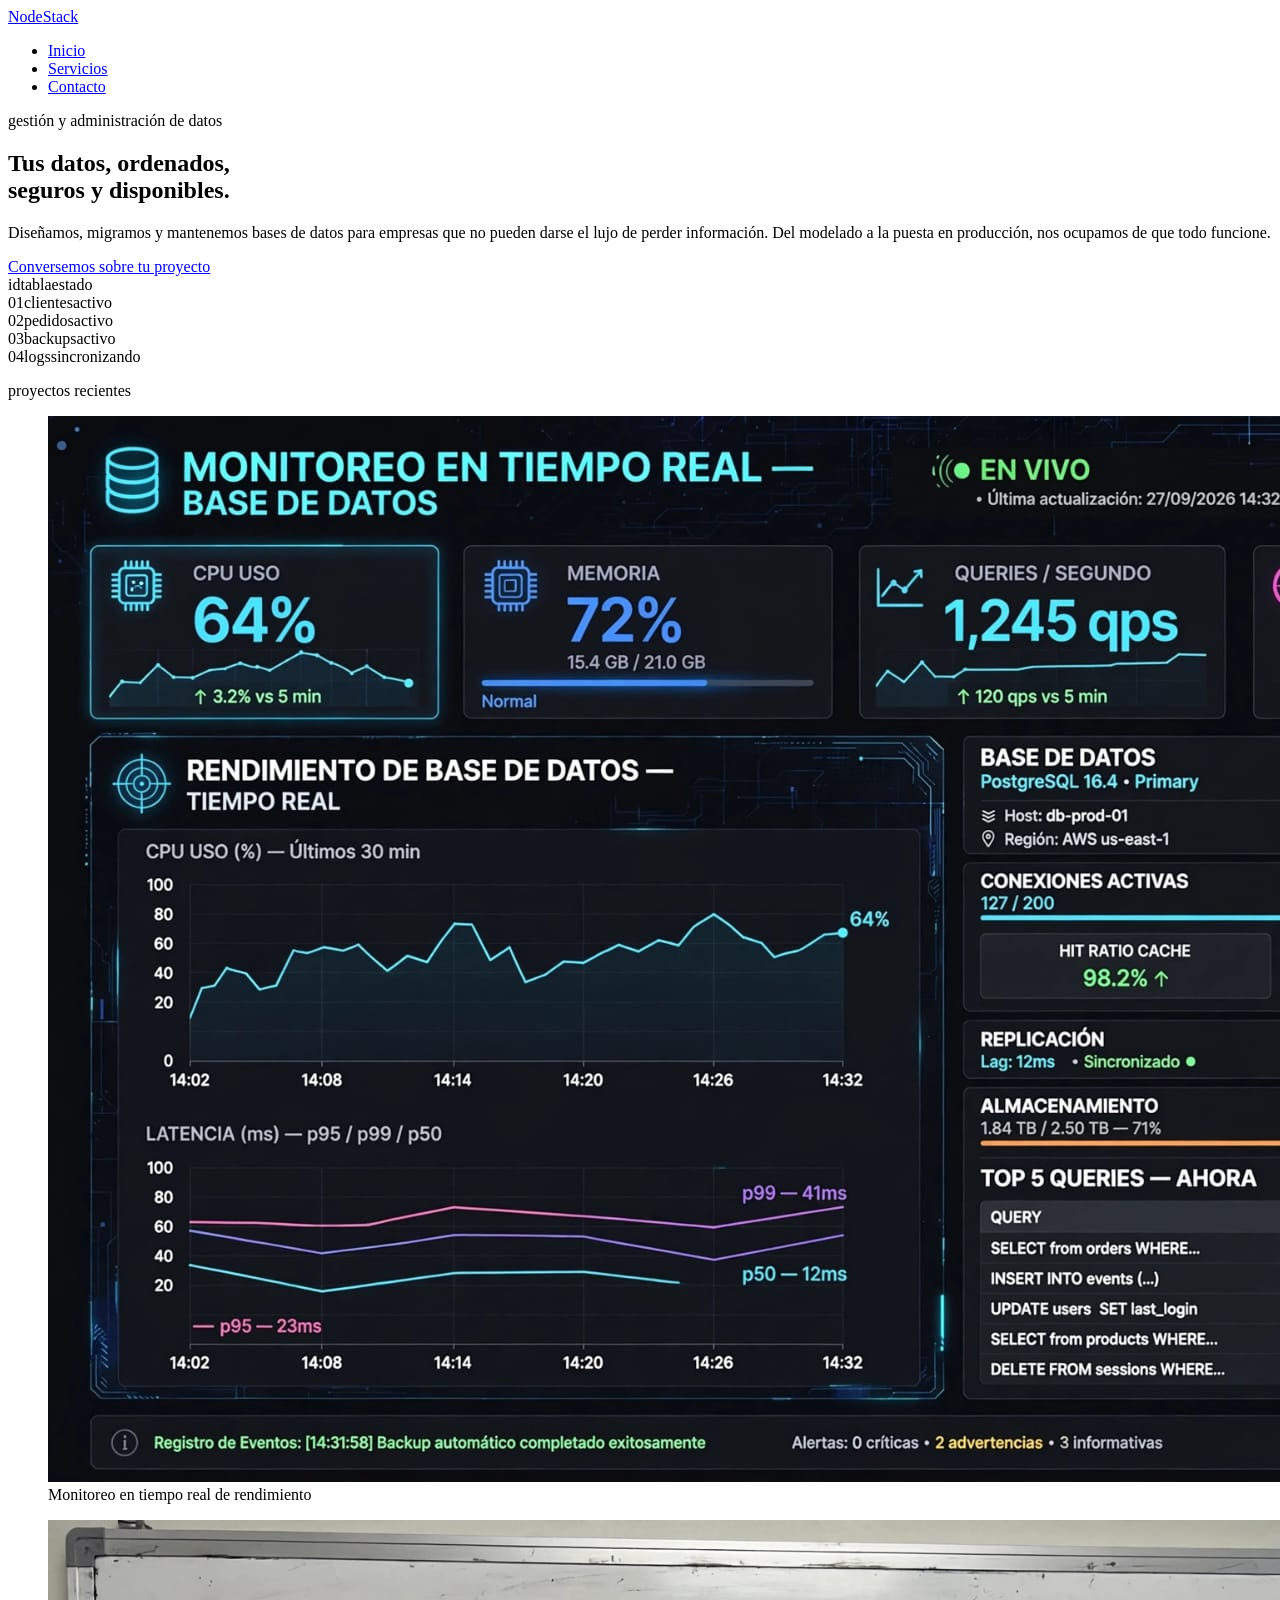
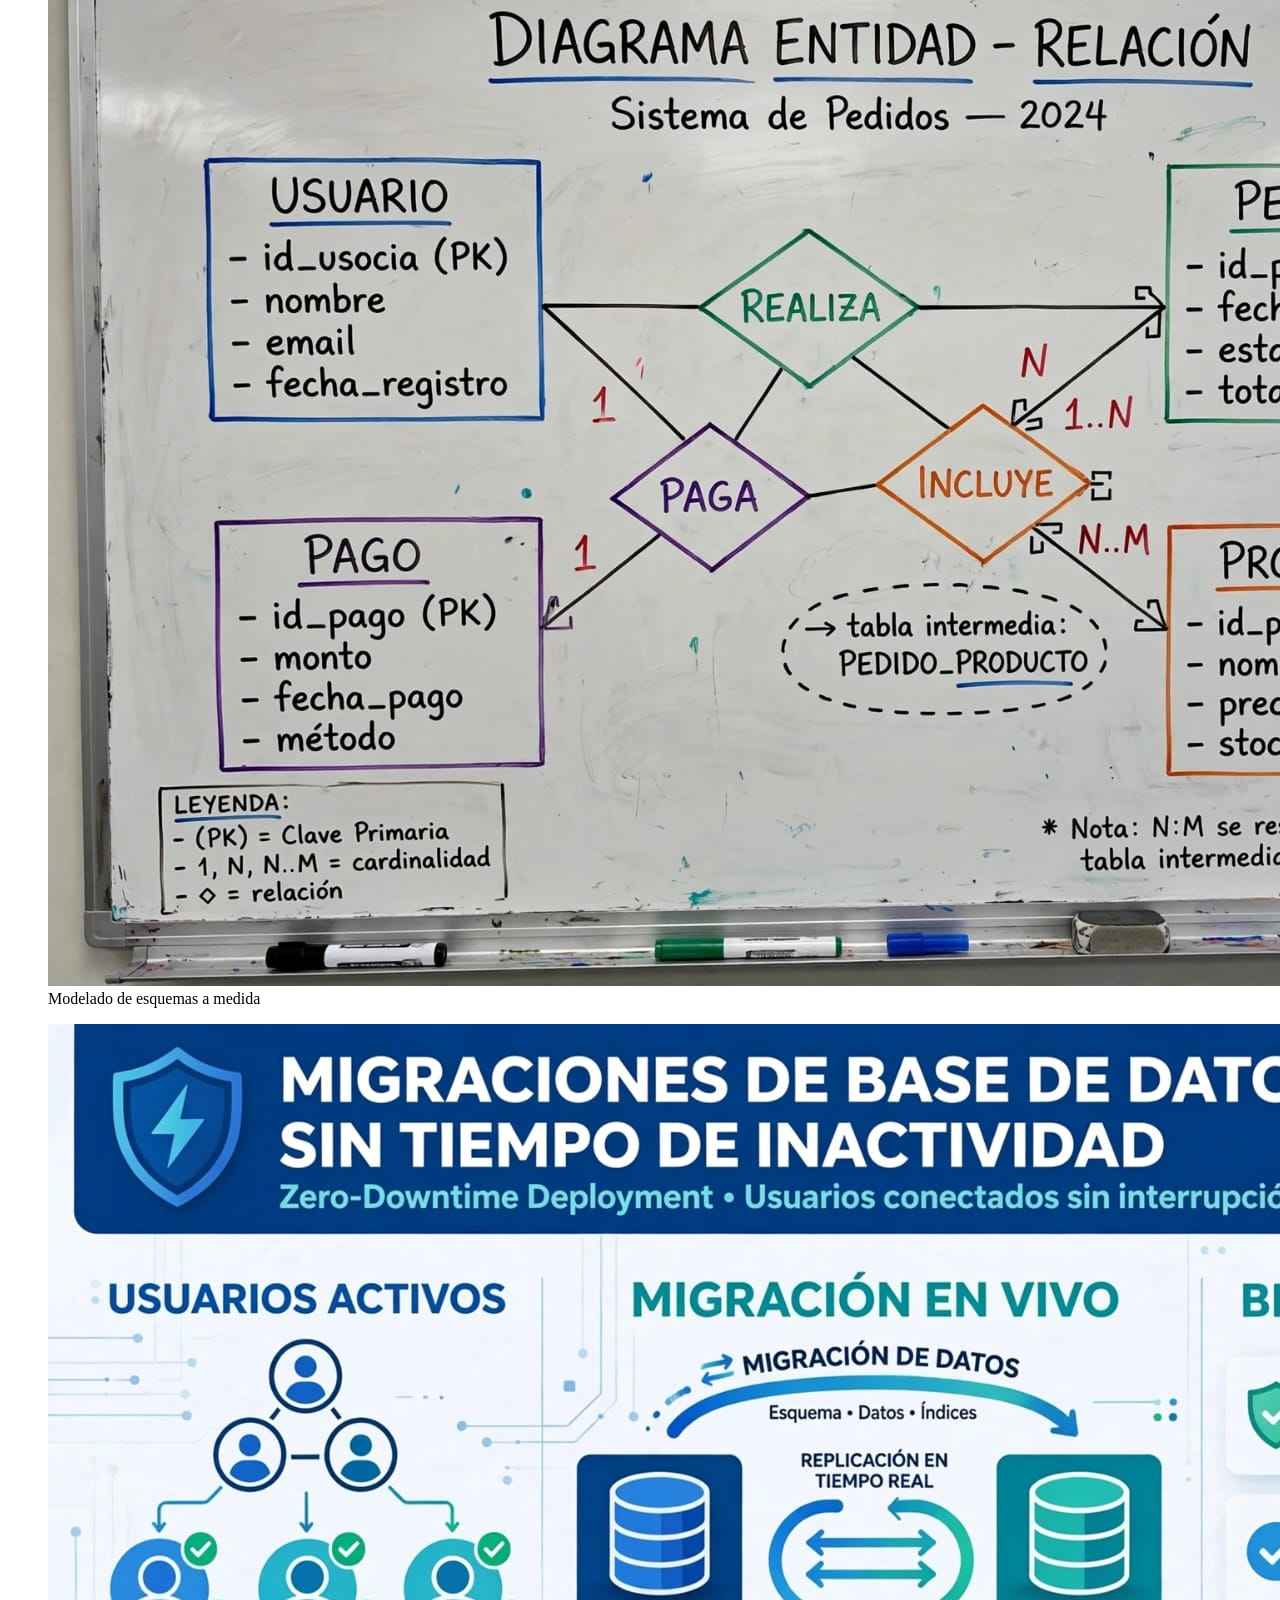
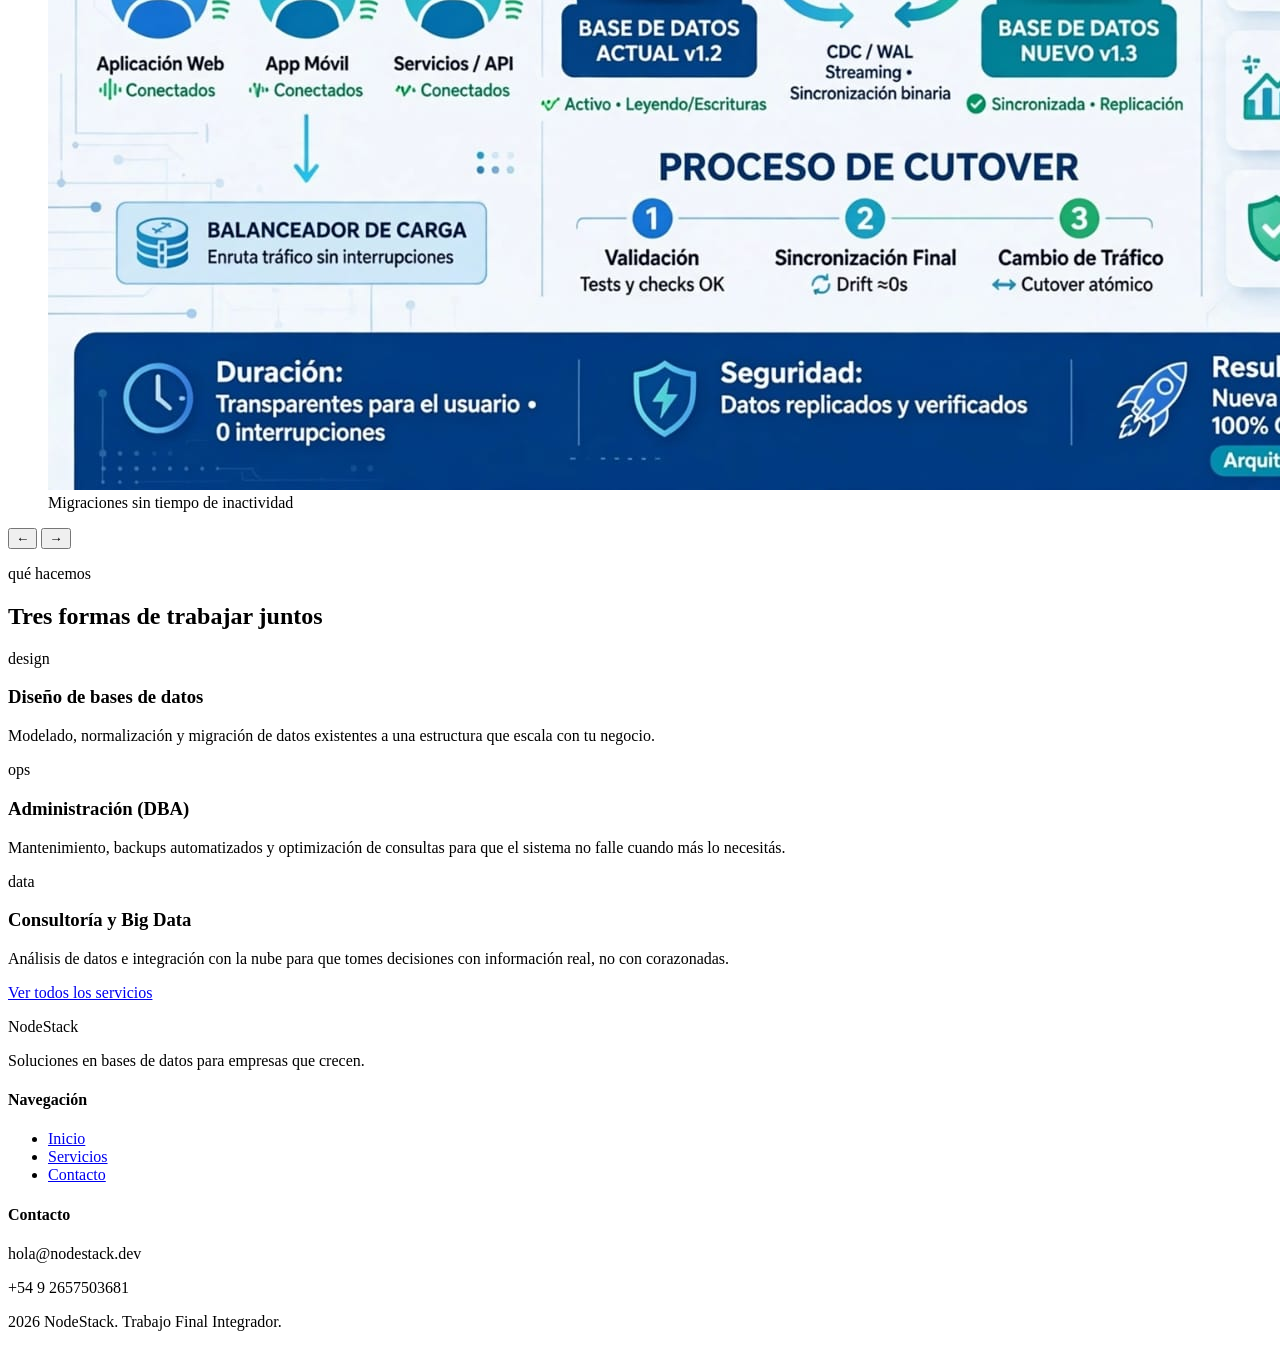
==== index.html @ 2f745115 "Primer commit del proyecto Web 1" ====
<!DOCTYPE html>
<html lang="es">
<head>
  <meta charset="UTF-8">
  <meta name="viewport" content="width=device-width, initial-scale=1.0">
  <title>NodeStack — Soluciones en Bases de Datos</title>
  <link rel="preconnect" href="https://fonts.googleapis.com">
  <link rel="preconnect" href="https://fonts.gstatic.com" crossorigin>
  <link href="https://fonts.googleapis.com/css2?family=Space+Grotesk:wght@400;500;700&family=JetBrains+Mono:wght@400;500&display=swap" rel="stylesheet">
  <link rel="stylesheet" href="styles.css">
</head>
<body>

  <header class="site-header">
    <div class="container header-row">
      <a href="index.html" class="logo">Node<span>Stack</span></a>
      <nav class="main-nav">
        <ul>
          <li><a href="index.html" class="active">Inicio</a></li>
          <li><a href="servicios.html">Servicios</a></li>
          <li><a href="contacto.html">Contacto</a></li>
        </ul>
      </nav>
    </div>
  </header>

  <main>

    <section class="hero">
      <div class="container hero-row">
        <div class="hero-text">
          <p class="eyebrow">gestión y administración de datos</p>
          <h1>Tus datos, ordenados,<br>seguros y disponibles.</h1>
          <p class="hero-desc">
            Diseñamos, migramos y mantenemos bases de datos para empresas que no
            pueden darse el lujo de perder información. Del modelado a la puesta
            en producción, nos ocupamos de que todo funcione.
          </p>
          <a href="contacto.html" class="btn-primary">Conversemos sobre tu proyecto</a>
        </div>

        <div class="hero-table" aria-hidden="true">
          <div class="table-header">
            <span>id</span><span>tabla</span><span>estado</span>
          </div>
          <div class="table-row">
            <span>01</span><span>clientes</span><span class="ok">activo</span>
          </div>
          <div class="table-row">
            <span>02</span><span>pedidos</span><span class="ok">activo</span>
          </div>
          <div class="table-row">
            <span>03</span><span>backups</span><span class="ok">activo</span>
          </div>
          <div class="table-row">
            <span>04</span><span>logs</span><span class="pending">sincronizando</span>
          </div>
        </div>
      </div>
    </section>

    <section class="carousel-section">
      <div class="container">
        <p class="eyebrow">proyectos recientes</p>
        <div class="carousel" id="carousel">
          <div class="carousel-track" id="carousel-track">
            <figure class="slide">
              <img src="imagenes/Monitoreo en tiempo real de rendimiento.jpeg" alt="Panel de monitoreo de una base de datos en producción">
              <figcaption>Monitoreo en tiempo real de rendimiento</figcaption>
            </figure>
            <figure class="slide">
              <img src="imagenes/Diagrama entidad-relación dibujado en una pizarra.jpeg" alt="Diagrama entidad-relación dibujado en una pizarra">
              <figcaption>Modelado de esquemas a medida</figcaption>
            </figure>
            <figure class="slide">
              <img src="imagenes/Migraciones sin tiempo de inactividad.jpeg" alt="Servidores en un centro de datos">
              <figcaption>Migraciones sin tiempo de inactividad</figcaption>
            </figure>
          </div>
          <button class="carousel-btn prev" id="prev-btn" aria-label="Ver proyecto anterior">&#8592;</button>
          <button class="carousel-btn next" id="next-btn" aria-label="Ver siguiente proyecto">&#8594;</button>
        </div>
      </div>
    </section>

    <section class="services-teaser">
      <div class="container">
        <p class="eyebrow">qué hacemos</p>
        <h2>Tres formas de trabajar juntos</h2>

        <div class="services-row">
          <article class="service-card">
            <span class="service-tag">design</span>
            <h3>Diseño de bases de datos</h3>
            <p>Modelado, normalización y migración de datos existentes a una
              estructura que escala con tu negocio.</p>
          </article>

          <article class="service-card">
            <span class="service-tag">ops</span>
            <h3>Administración (DBA)</h3>
            <p>Mantenimiento, backups automatizados y optimización de consultas
              para que el sistema no falle cuando más lo necesitás.</p>
          </article>

          <article class="service-card">
            <span class="service-tag">data</span>
            <h3>Consultoría y Big Data</h3>
            <p>Análisis de datos e integración con la nube para que tomes
              decisiones con información real, no con corazonadas.</p>
          </article>
        </div>

        <a href="servicios.html" class="btn-secondary">Ver todos los servicios</a>
      </div>
    </section>

  </main>

  <footer class="site-footer">
    <div class="container footer-row">
      <div class="footer-col">
        <p class="logo">Node<span>Stack</span></p>
        <p>Soluciones en bases de datos para empresas que crecen.</p>
      </div>
      <div class="footer-col">
        <h4>Navegación</h4>
        <ul>
          <li><a href="index.html">Inicio</a></li>
          <li><a href="servicios.html">Servicios</a></li>
          <li><a href="contacto.html">Contacto</a></li>
        </ul>
      </div>
      <div class="footer-col">
        <h4>Contacto</h4>
        <p>hola@nodestack.dev</p>
        <p>+54 9 2657503681</p>
      </div>
    </div>
    <div class="container">
      <p class="footer-meta"> 2026 NodeStack. Trabajo Final Integrador.</p>
    </div>
  </footer>

  <script src="script.js"></script>
</body>
</html>
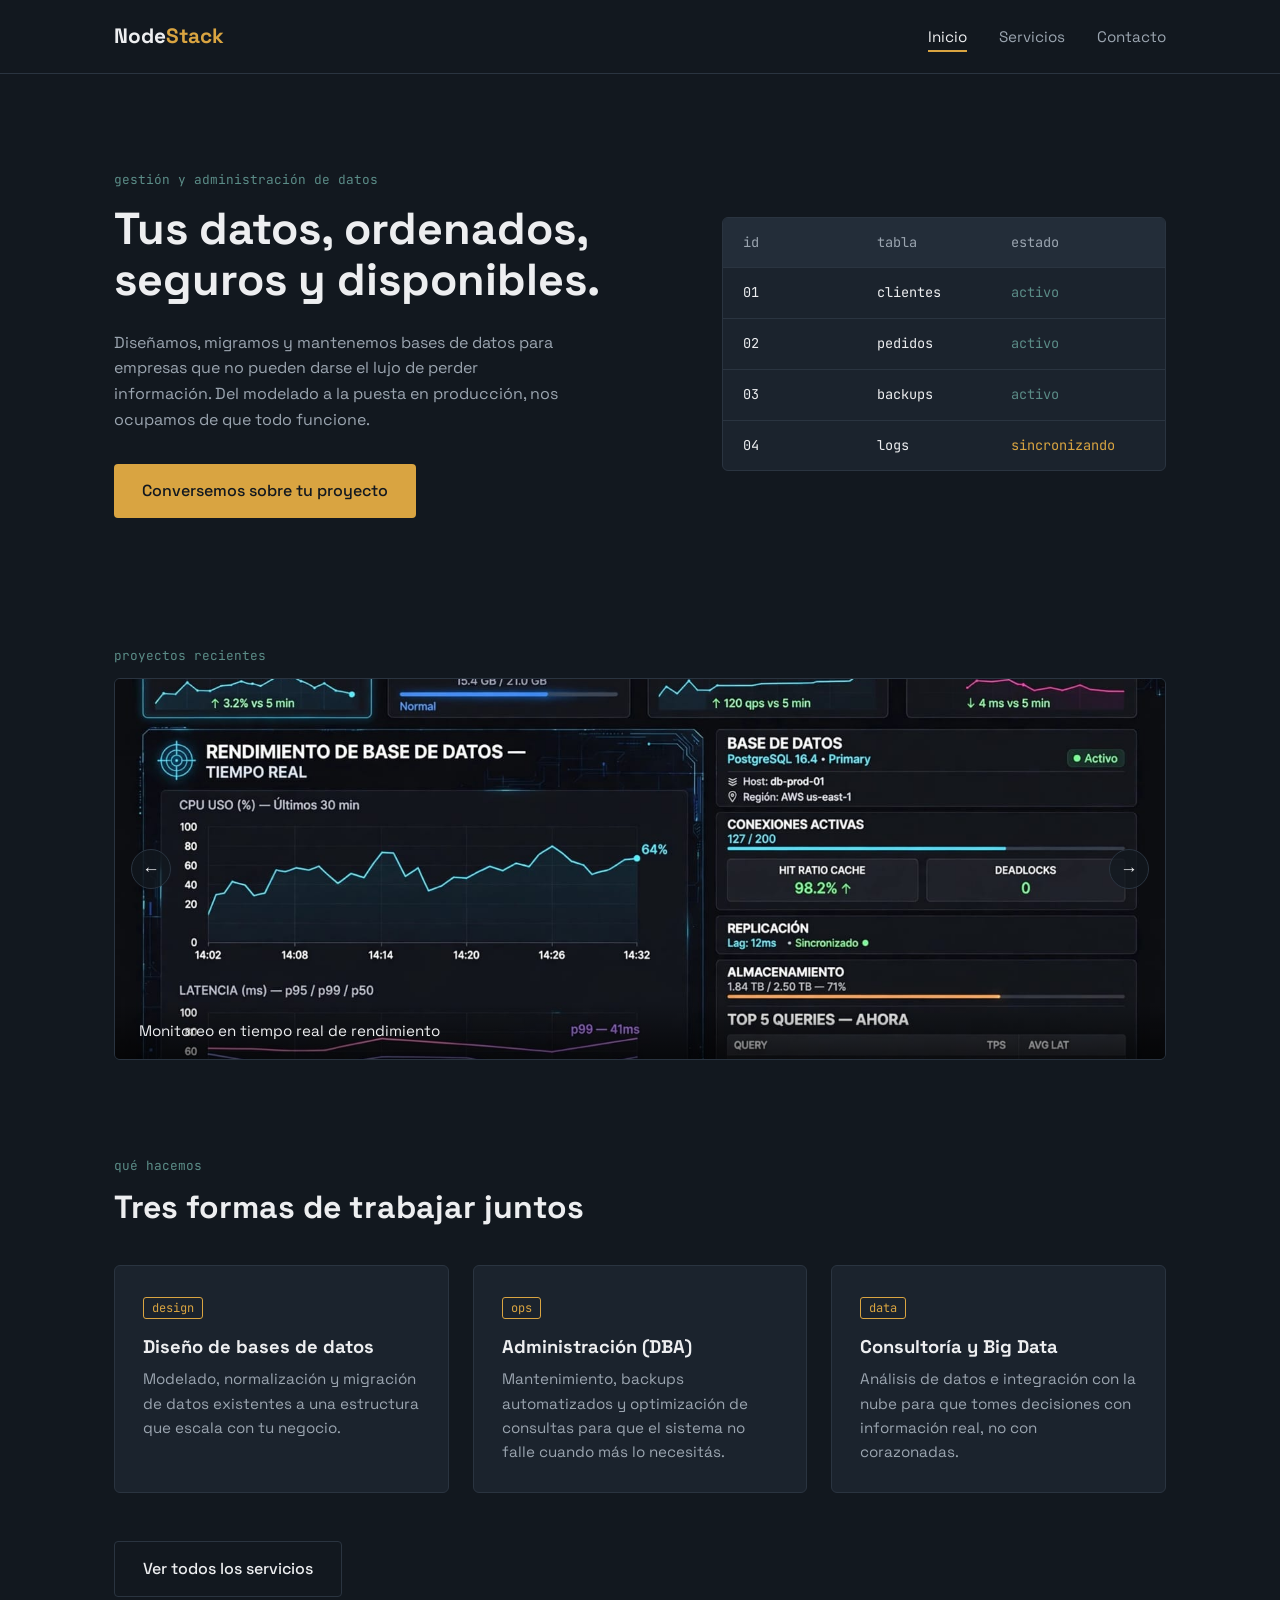
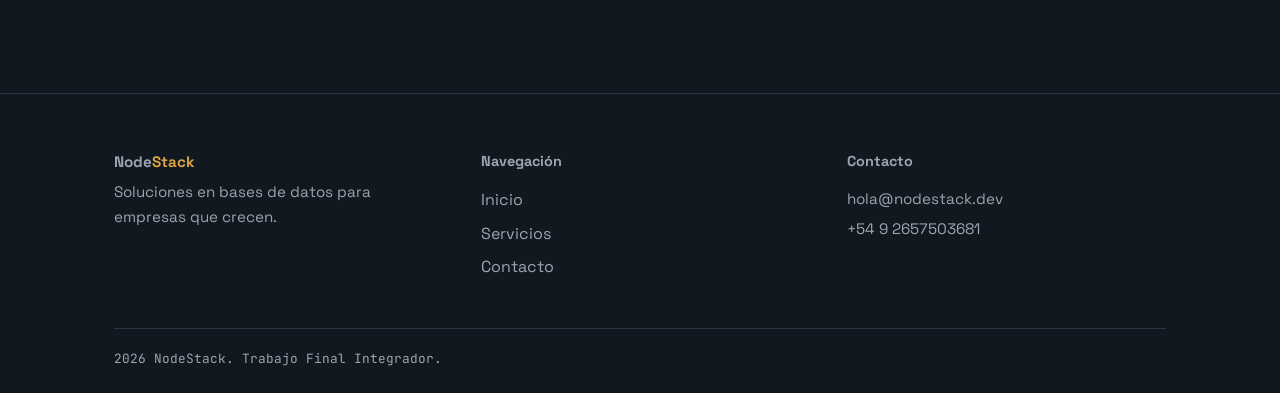
==== commit 266b6261: "se realizan correcciones se corrige js, css, carrusel, contacto" ====
--- a/index.html
+++ b/index.html
@@ -59,29 +59,16 @@
       </div>
     </section>
 
-    <section class="carousel-section">
-      <div class="container">
-        <p class="eyebrow">proyectos recientes</p>
-        <div class="carousel" id="carousel">
-          <div class="carousel-track" id="carousel-track">
-            <figure class="slide">
-              <img src="imagenes/Monitoreo en tiempo real de rendimiento.jpeg" alt="Panel de monitoreo de una base de datos en producción">
-              <figcaption>Monitoreo en tiempo real de rendimiento</figcaption>
-            </figure>
-            <figure class="slide">
-              <img src="imagenes/Diagrama entidad-relación dibujado en una pizarra.jpeg" alt="Diagrama entidad-relación dibujado en una pizarra">
-              <figcaption>Modelado de esquemas a medida</figcaption>
-            </figure>
-            <figure class="slide">
-              <img src="imagenes/Migraciones sin tiempo de inactividad.jpeg" alt="Servidores en un centro de datos">
-              <figcaption>Migraciones sin tiempo de inactividad</figcaption>
-            </figure>
-          </div>
-          <button class="carousel-btn prev" id="prev-btn" aria-label="Ver proyecto anterior">&#8592;</button>
-          <button class="carousel-btn next" id="next-btn" aria-label="Ver siguiente proyecto">&#8594;</button>
-        </div>
-      </div>
-    </section>
+   <section class="carousel-section">
+  <div class="container">
+    <p class="eyebrow">proyectos recientes</p>
+    <div class="carousel" id="carousel">
+      <div class="carousel-track" id="carousel-track"></div>
+      <button class="carousel-btn prev" id="prev-btn" aria-label="Ver proyecto anterior">&#8592;</button>
+      <button class="carousel-btn next" id="next-btn" aria-label="Ver siguiente proyecto">&#8594;</button>
+    </div>
+  </div>
+</section>
 
     <section class="services-teaser">
       <div class="container">
--- a/styles.css
+++ b/styles.css
@@ -0,0 +1,557 @@
+/*    NodeStack — hoja de estilos */
+
+:root {
+  --bg: #12181F;
+  --panel: #1B232D;
+  --panel-light: #232D39;
+  --text: #EDEEF0;
+  --text-muted: #9BA5B0;
+  --accent: #D9A441;
+  --accent-2: #5B8C87;
+  --border: #2A3440;
+
+  --font-display: 'Space Grotesk', sans-serif;
+  --font-mono: 'JetBrains Mono', monospace;
+}
+
+* {
+  box-sizing: border-box;
+  margin: 0;
+  padding: 0;
+}
+
+body {
+  background-color: var(--bg);
+  color: var(--text);
+  font-family: var(--font-display);
+  line-height: 1.6;
+  font-size: 16px;
+}
+
+h1,
+h2,
+h3 {
+  font-family: var(--font-display);
+  font-weight: 700;
+  line-height: 1.15;
+}
+
+a {
+  color: inherit;
+  text-decoration: none;
+}
+
+ul {
+  list-style: none;
+}
+
+img {
+  max-width: 100%;
+  display: block;
+}
+
+.container {
+  max-width: 1100px;
+  margin: 0 auto;
+  padding: 0 24px;
+}
+
+.eyebrow {
+  font-family: var(--font-mono);
+  font-size: 0.8rem;
+  color: var(--accent-2);
+  margin-bottom: 12px;
+}
+
+/* ---------- Header ---------- */
+
+.site-header {
+  border-bottom: 1px solid var(--border);
+  position: sticky;
+  top: 0;
+  background-color: var(--bg);
+  z-index: 10;
+}
+
+.header-row {
+  display: flex;
+  justify-content: space-between;
+  align-items: center;
+  padding-top: 20px;
+  padding-bottom: 20px;
+}
+
+.logo {
+  font-size: 1.3rem;
+  font-weight: 700;
+}
+
+.logo span {
+  color: var(--accent);
+}
+
+.main-nav ul {
+  display: flex;
+  gap: 32px;
+}
+
+.main-nav a {
+  font-size: 0.95rem;
+  color: var(--text-muted);
+  padding-bottom: 4px;
+  border-bottom: 2px solid transparent;
+}
+
+.main-nav a:hover,
+.main-nav a.active {
+  color: var(--text);
+  border-bottom-color: var(--accent);
+}
+
+/* ---------- Hero ---------- */
+
+.hero {
+  padding: 96px 0;
+}
+
+.hero-row {
+  display: flex;
+  align-items: center;
+  gap: 64px;
+}
+
+.hero-text {
+  flex: 1 1 480px;
+}
+
+.hero h1 {
+  font-size: 2.8rem;
+  margin-bottom: 24px;
+}
+
+.hero-desc {
+  color: var(--text-muted);
+  max-width: 46ch;
+  margin-bottom: 32px;
+}
+
+.btn-primary,
+.btn-secondary {
+  display: inline-block;
+  font-family: var(--font-display);
+  font-weight: 500;
+  padding: 14px 28px;
+  border-radius: 4px;
+}
+
+.btn-primary {
+  background-color: var(--accent);
+  color: var(--bg);
+}
+
+.btn-primary:hover {
+  background-color: #c7943c;
+}
+
+.btn-secondary {
+  border: 1px solid var(--border);
+  color: var(--text);
+  margin-top: 40px;
+}
+
+.btn-secondary:hover {
+  border-color: var(--accent);
+  color: var(--accent);
+}
+
+/* "tabla" decorativa del hero */
+
+.hero-table {
+  flex: 1 1 380px;
+  background-color: var(--panel);
+  border: 1px solid var(--border);
+  border-radius: 6px;
+  overflow: hidden;
+  font-family: var(--font-mono);
+  font-size: 0.85rem;
+}
+
+.table-header,
+.table-row {
+  display: flex;
+  padding: 14px 20px;
+}
+
+.table-header {
+  background-color: var(--panel-light);
+  color: var(--text-muted);
+  border-bottom: 1px solid var(--border);
+}
+
+.table-row {
+  border-bottom: 1px solid var(--border);
+}
+
+.table-row:last-child {
+  border-bottom: none;
+}
+
+.table-header span,
+.table-row span {
+  flex: 1;
+}
+
+.ok {
+  color: var(--accent-2);
+}
+
+.pending {
+  color: var(--accent);
+}
+
+/* ---------- Carrusel ---------- */
+
+.carousel-section {
+  padding: 32px 0 96px;
+}
+
+.carousel {
+  position: relative;
+  overflow: hidden;
+  border-radius: 6px;
+  border: 1px solid var(--border);
+}
+
+.carousel-track {
+  display: flex;
+  transition: transform 0.4s ease;
+}
+
+.slide {
+  min-width: 100%;
+  position: relative;
+}
+
+.slide img {
+  width: 100%;
+  height: 380px;
+  object-fit: cover;
+  background-color: var(--panel);
+}
+
+.slide figcaption {
+  position: absolute;
+  bottom: 0;
+  left: 0;
+  right: 0;
+  padding: 16px 24px;
+  background: linear-gradient(transparent, rgba(0, 0, 0, 0.6));
+  font-size: 0.95rem;
+}
+
+.carousel-btn {
+  position: absolute;
+  top: 50%;
+  transform: translateY(-50%);
+  background-color: rgba(18, 24, 31, 0.75);
+  border: 1px solid var(--border);
+  color: var(--text);
+  width: 40px;
+  height: 40px;
+  border-radius: 50%;
+  cursor: pointer;
+  font-size: 1.1rem;
+}
+
+.carousel-btn:hover {
+  border-color: var(--accent);
+  color: var(--accent);
+}
+
+.carousel-btn.prev {
+  left: 16px;
+}
+
+.carousel-btn.next {
+  right: 16px;
+}
+
+/* ---------- Servicios (teaser) ---------- */
+
+.services-teaser {
+  padding-bottom: 96px;
+}
+
+.services-teaser h2 {
+  font-size: 2rem;
+  margin-bottom: 40px;
+}
+
+.services-row {
+  display: flex;
+  gap: 24px;
+  flex-wrap: wrap;
+  margin-bottom: 8px;
+}
+
+.service-card {
+  flex: 1 1 280px;
+  background-color: var(--panel);
+  border: 1px solid var(--border);
+  border-radius: 6px;
+  padding: 28px;
+}
+
+.service-tag {
+  font-family: var(--font-mono);
+  font-size: 0.75rem;
+  color: var(--accent);
+  border: 1px solid var(--accent);
+  padding: 2px 8px;
+  border-radius: 3px;
+}
+
+.service-card h3 {
+  font-size: 1.15rem;
+  margin: 16px 0 10px;
+}
+
+.service-card p {
+  color: var(--text-muted);
+  font-size: 0.95rem;
+}
+
+/* ---------- Lista de servicios ---------- */
+.service-list {
+  margin-top: 18px;
+  padding-top: 18px;
+  border-top: 1px solid var(--border);
+}
+
+.service-list li {
+  position: relative;
+  margin-bottom: 8px;
+  padding-left: 18px;
+  font-size: 0.9rem;
+  color: var(--text-muted);
+}
+
+.service-list li::before {
+  content: "";
+  position: absolute;
+  top: 0.6em;
+  left: 0;
+  width: 6px;
+  height: 6px;
+  border-radius: 50%;
+  background-color: var(--accent-2);
+}
+
+/* ---------- Footer ---------- */
+
+.site-footer {
+  border-top: 1px solid var(--border);
+  padding-top: 56px;
+  padding-bottom: 24px;
+}
+
+.footer-row {
+  display: flex;
+  gap: 48px;
+  flex-wrap: wrap;
+  margin-bottom: 40px;
+}
+
+.footer-col {
+  flex: 1 1 200px;
+}
+
+.footer-col h4 {
+  font-size: 0.9rem;
+  margin-bottom: 14px;
+  color: var(--text-muted);
+}
+
+.footer-col p {
+  color: var(--text-muted);
+  font-size: 0.95rem;
+  margin-bottom: 6px;
+}
+
+.footer-col ul li {
+  margin-bottom: 8px;
+}
+
+.footer-col ul a {
+  color: var(--text-muted);
+}
+
+.footer-col ul a:hover {
+  color: var(--accent);
+}
+
+.footer-meta {
+  font-family: var(--font-mono);
+  font-size: 0.8rem;
+  color: var(--text-muted);
+  border-top: 1px solid var(--border);
+  padding-top: 20px;
+}
+
+/* ---------- Formulario de contacto ---------- */
+:root {
+  --error: #e5675b;
+}
+
+#contact-form {
+  max-width: 640px;
+}
+
+.form-group {
+  margin-bottom: 20px;
+}
+
+.form-group label {
+  display: block;
+  margin-bottom: 8px;
+  font-family: var(--font-mono);
+  font-size: 0.8rem;
+  color: var(--text-muted);
+}
+
+#contact-form input,
+#contact-form select,
+#contact-form textarea {
+  display: block;
+  width: 100%;
+  padding: 12px 14px;
+  background-color: var(--panel);
+  border: 1px solid var(--border);
+  border-radius: 4px;
+  color: var(--text);
+  font-family: var(--font-display);
+  font-size: 1rem;
+  line-height: 1.4;
+  transition: border-color 0.2s ease, box-shadow 0.2s ease;
+}
+
+#contact-form ::placeholder {
+  color: var(--text-muted);
+  opacity: 0.7;
+}
+
+#contact-form input:hover,
+#contact-form select:hover,
+#contact-form textarea:hover {
+  border-color: var(--accent-2);
+}
+
+#contact-form input:focus,
+#contact-form select:focus,
+#contact-form textarea:focus {
+  outline: none;
+  border-color: var(--accent);
+  box-shadow: 0 0 0 3px rgba(217, 164, 65, 0.2);
+}
+
+#contact-form textarea {
+  min-height: 130px;
+  resize: vertical;
+}
+
+/* Select con flecha propia, a tono con el tema oscuro */
+#contact-form select {
+  appearance: none;
+  -webkit-appearance: none;
+  padding-right: 40px;
+  cursor: pointer;
+  background-image: url("data:image/svg+xml;utf8,<svg xmlns='http://www.w3.org/2000/svg' width='12' height='8' viewBox='0 0 12 8'><path d='M1 1l5 5 5-5' fill='none' stroke='%239BA5B0' stroke-width='1.5'/></svg>");
+  background-repeat: no-repeat;
+  background-position: right 14px center;
+}
+
+#contact-form select option {
+  background-color: var(--panel);
+  color: var(--text);
+}
+
+/* Estado de error (lo agrega script.js) */
+#contact-form .input-error,
+#contact-form .input-error:hover,
+#contact-form .input-error:focus {
+  border-color: var(--error);
+}
+
+#contact-form .input-error:focus {
+  box-shadow: 0 0 0 3px rgba(229, 103, 91, 0.2);
+}
+
+.field-error {
+  display: block;
+  margin-top: 6px;
+  font-family: var(--font-mono);
+  font-size: 0.8rem;
+  color: var(--error);
+}
+
+/* El botón de envío reutiliza .btn-primary; solo se normaliza como <button> */
+#contact-form .btn-primary {
+  border: none;
+  cursor: pointer;
+  font-size: 1rem;
+}
+
+.form-summary {
+  max-width: 640px;
+  margin-top: 32px;
+  padding: 24px;
+  background-color: var(--panel);
+  border: 1px solid var(--accent-2);
+  border-radius: 6px;
+}
+
+.form-summary h3 {
+  margin-bottom: 8px;
+  font-size: 1.15rem;
+  color: var(--accent-2);
+}
+
+.form-summary dt {
+  margin-top: 14px;
+  font-family: var(--font-mono);
+  font-size: 0.8rem;
+  color: var(--text-muted);
+}
+
+.form-summary dd {
+  margin-top: 2px;
+  white-space: pre-wrap;
+  overflow-wrap: anywhere;
+}
+
+.form-summary .btn-secondary {
+  margin-top: 24px;
+  background: none;
+  font-size: 0.95rem;
+  cursor: pointer;
+}
+
+/* ---------- Responsive ---------- */
+@media (max-width: 800px) {
+  .hero-row {
+    flex-direction: column;
+  }
+
+  .header-row {
+    flex-direction: column;
+    gap: 12px;
+  }
+
+  .main-nav ul {
+    gap: 20px;
+  }
+
+  .hero h1 {
+    font-size: 2.1rem;
+  }
+}
